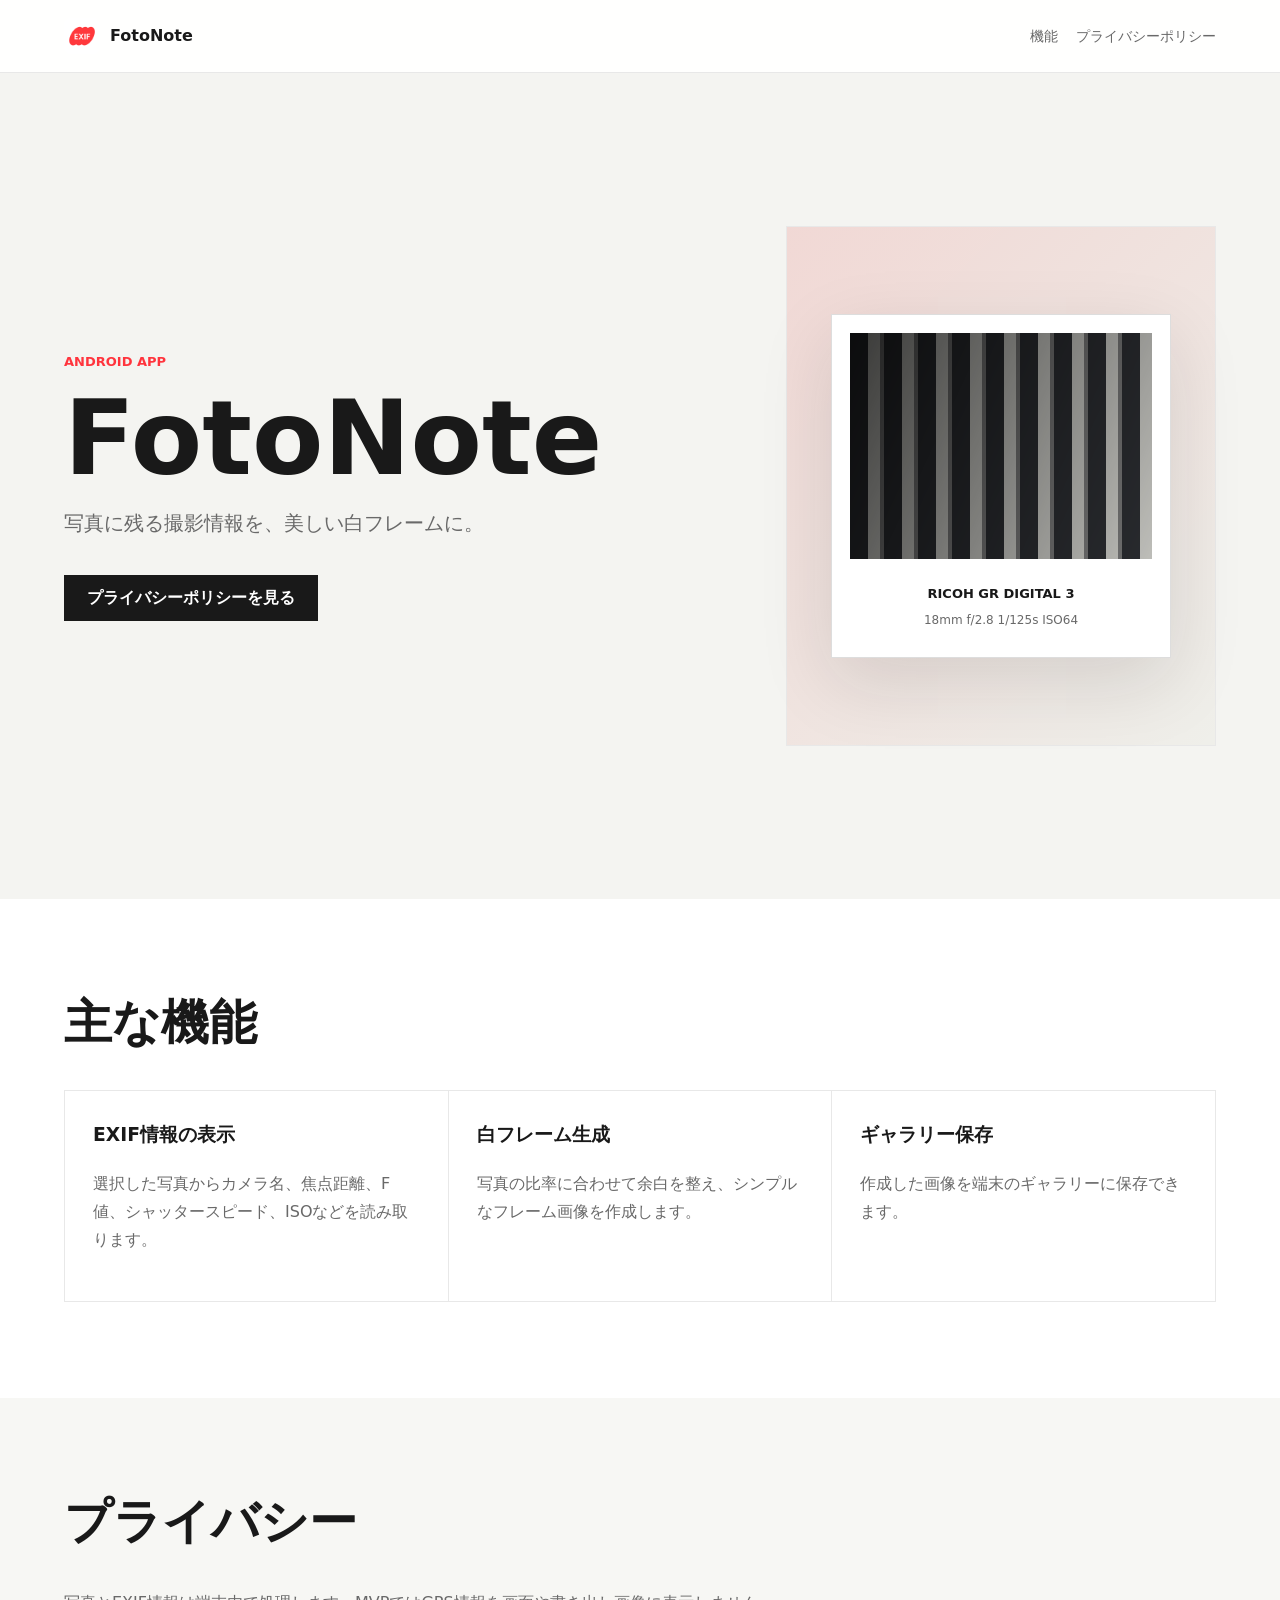
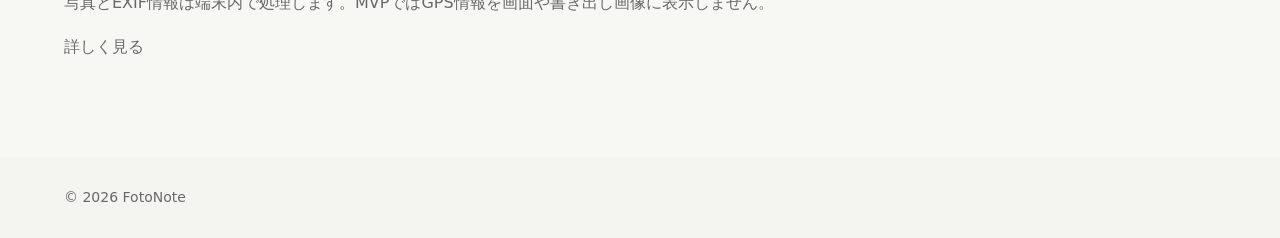
==== site/index.html @ b37ba538 "Initial FotoNote app" ====
<!doctype html>
<html lang="ja">
  <head>
    <meta charset="utf-8">
    <meta name="viewport" content="width=device-width, initial-scale=1">
    <meta name="description" content="FotoNoteは、写真のEXIF情報を読み取り、カメラ情報付きの白フレーム画像を作成できるAndroidアプリです。">
    <title>FotoNote</title>
    <link rel="stylesheet" href="styles.css">
    <link rel="icon" href="assets/icon.png">
  </head>
  <body>
    <header class="site-header">
      <a class="brand" href="index.html" aria-label="FotoNote ホーム">
        <img src="assets/icon.png" alt="" width="36" height="36">
        <span>FotoNote</span>
      </a>
      <nav aria-label="主要リンク">
        <a href="#features">機能</a>
        <a href="privacy.html">プライバシーポリシー</a>
      </nav>
    </header>

    <main>
      <section class="hero">
        <div class="hero-text">
          <p class="eyebrow">Android app</p>
          <h1>FotoNote</h1>
          <p class="lead">写真に残る撮影情報を、美しい白フレームに。</p>
          <a class="primary-link" href="privacy.html">プライバシーポリシーを見る</a>
        </div>
        <div class="phone-preview" aria-label="FotoNoteの作成イメージ">
          <div class="frame-card">
            <div class="sample-photo"></div>
            <div class="meta-block">
              <strong>RICOH GR DIGITAL 3</strong>
              <span>18mm  f/2.8  1/125s  ISO64</span>
            </div>
          </div>
        </div>
      </section>

      <section id="features" class="section">
        <h2>主な機能</h2>
        <div class="feature-grid">
          <article>
            <h3>EXIF情報の表示</h3>
            <p>選択した写真からカメラ名、焦点距離、F値、シャッタースピード、ISOなどを読み取ります。</p>
          </article>
          <article>
            <h3>白フレーム生成</h3>
            <p>写真の比率に合わせて余白を整え、シンプルなフレーム画像を作成します。</p>
          </article>
          <article>
            <h3>ギャラリー保存</h3>
            <p>作成した画像を端末のギャラリーに保存できます。</p>
          </article>
        </div>
      </section>

      <section class="section muted">
        <h2>プライバシー</h2>
        <p>写真とEXIF情報は端末内で処理します。MVPではGPS情報を画面や書き出し画像に表示しません。</p>
        <a class="text-link" href="privacy.html">詳しく見る</a>
      </section>
    </main>

    <footer>
      <span>© 2026 FotoNote</span>
    </footer>
  </body>
</html>
---- site/styles.css ----
:root {
  color-scheme: light;
  --text: #191919;
  --muted: #696969;
  --line: #e8e8e8;
  --paper: #ffffff;
  --canvas: #f4f4f1;
  --accent: #ff343d;
}

* {
  box-sizing: border-box;
}

body {
  margin: 0;
  background: var(--canvas);
  color: var(--text);
  font-family: system-ui, -apple-system, BlinkMacSystemFont, "Hiragino Sans", "Yu Gothic", "Meiryo", sans-serif;
  line-height: 1.75;
}

a {
  color: inherit;
}

.site-header {
  display: flex;
  align-items: center;
  justify-content: space-between;
  gap: 24px;
  padding: 18px clamp(20px, 5vw, 64px);
  border-bottom: 1px solid var(--line);
  background: rgba(255, 255, 255, 0.92);
  position: sticky;
  top: 0;
  z-index: 10;
}

.brand {
  display: inline-flex;
  align-items: center;
  gap: 10px;
  font-weight: 800;
  text-decoration: none;
}

.brand img {
  border-radius: 8px;
}

nav {
  display: flex;
  gap: 18px;
  font-size: 14px;
}

nav a,
.text-link {
  text-decoration: none;
  color: var(--muted);
}

nav a:hover,
.text-link:hover {
  color: var(--text);
}

.hero {
  display: grid;
  grid-template-columns: minmax(0, 1fr) minmax(280px, 430px);
  align-items: center;
  gap: clamp(32px, 7vw, 88px);
  min-height: calc(100vh - 74px);
  padding: clamp(42px, 8vw, 92px) clamp(20px, 5vw, 64px);
}

.eyebrow {
  margin: 0 0 12px;
  color: var(--accent);
  font-size: 13px;
  font-weight: 800;
  letter-spacing: 0;
  text-transform: uppercase;
}

h1,
h2,
h3,
p {
  margin-top: 0;
}

h1 {
  margin-bottom: 16px;
  font-size: clamp(48px, 9vw, 104px);
  line-height: 1;
  letter-spacing: 0;
}

.lead {
  max-width: 560px;
  color: var(--muted);
  font-size: 20px;
}

.primary-link {
  display: inline-flex;
  align-items: center;
  justify-content: center;
  min-height: 46px;
  margin-top: 14px;
  padding: 0 22px;
  border: 1px solid var(--text);
  background: var(--text);
  color: #fff;
  text-decoration: none;
  font-weight: 700;
}

.phone-preview {
  display: grid;
  place-items: center;
  min-height: 520px;
  border: 1px solid var(--line);
  background:
    linear-gradient(135deg, rgba(255, 52, 61, 0.12), rgba(255, 255, 255, 0)),
    #efefea;
}

.frame-card {
  width: min(82%, 340px);
  padding: 18px 18px 26px;
  background: var(--paper);
  border: 1px solid #dddddd;
  box-shadow: 0 24px 70px rgba(24, 24, 24, 0.12);
}

.sample-photo {
  aspect-ratio: 4 / 3;
  background:
    linear-gradient(115deg, rgba(0, 0, 0, 0.72), rgba(0, 0, 0, 0.06)),
    repeating-linear-gradient(90deg, #2b2d31 0 18px, #c9c9c4 18px 30px, #777 30px 34px);
}

.meta-block {
  display: grid;
  justify-items: center;
  gap: 4px;
  padding-top: 24px;
  font-size: 13px;
}

.meta-block span {
  color: var(--muted);
  font-size: 12px;
}

.section {
  padding: clamp(52px, 8vw, 96px) clamp(20px, 5vw, 64px);
  background: var(--paper);
}

.section h2,
.policy h1 {
  font-size: clamp(30px, 5vw, 48px);
  line-height: 1.15;
}

.feature-grid {
  display: grid;
  grid-template-columns: repeat(3, minmax(0, 1fr));
  gap: 1px;
  margin-top: 28px;
  background: var(--line);
  border: 1px solid var(--line);
}

.feature-grid article {
  min-height: 210px;
  padding: 28px;
  background: var(--paper);
}

.feature-grid p,
.section p,
.policy p,
.policy li {
  color: var(--muted);
}

.muted {
  background: #f7f7f4;
}

.policy {
  max-width: 880px;
  margin: 0 auto;
  padding: clamp(42px, 7vw, 82px) 20px;
}

.policy h1 {
  margin-bottom: 8px;
  text-align: center;
}

.updated {
  margin-bottom: 44px;
  text-align: center;
}

.policy section {
  padding: 28px 0;
  border-top: 1px solid var(--line);
}

.policy h2 {
  font-size: 22px;
}

.placeholder {
  color: var(--accent);
  font-weight: 700;
}

footer {
  padding: 28px clamp(20px, 5vw, 64px);
  color: var(--muted);
  font-size: 14px;
}

@media (max-width: 780px) {
  .site-header {
    align-items: flex-start;
    flex-direction: column;
  }

  .hero {
    grid-template-columns: 1fr;
    min-height: auto;
  }

  h1 {
    font-size: 56px;
  }

  .phone-preview {
    min-height: 420px;
  }

  .feature-grid {
    grid-template-columns: 1fr;
  }
}
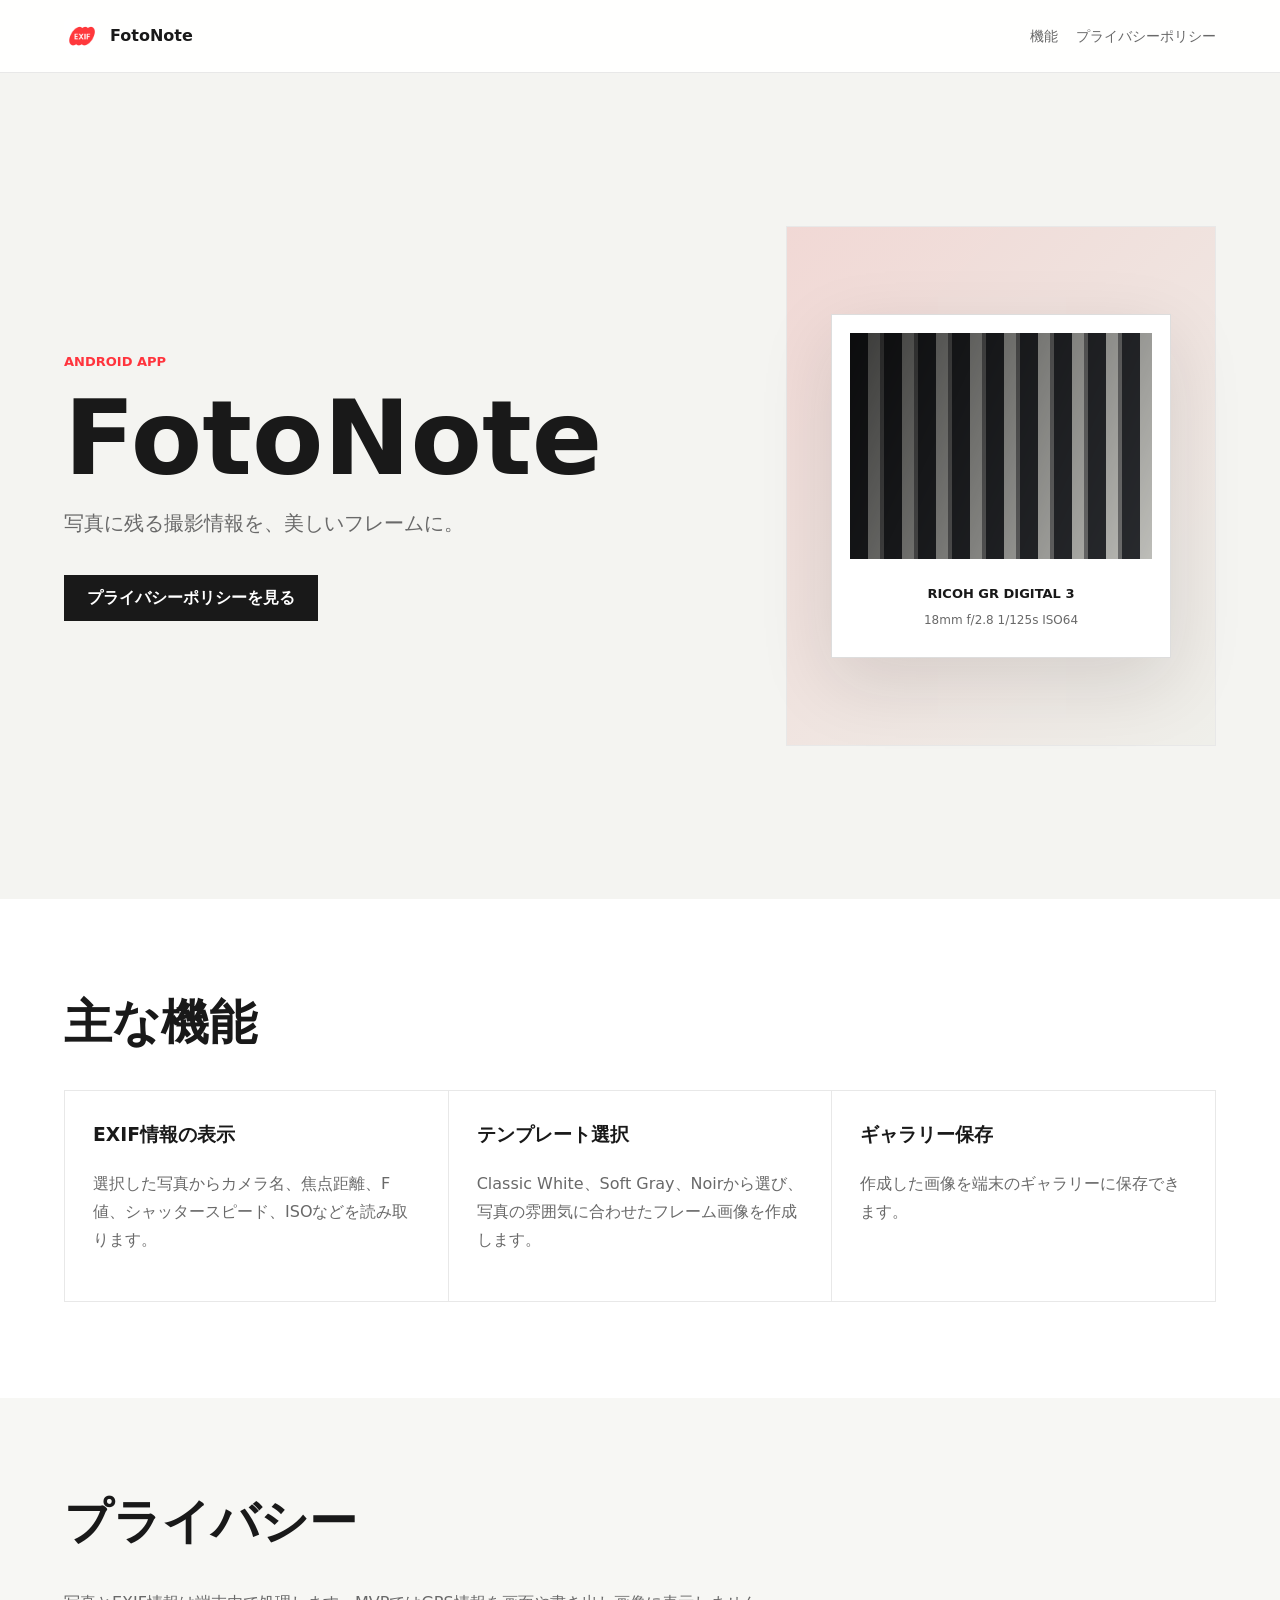
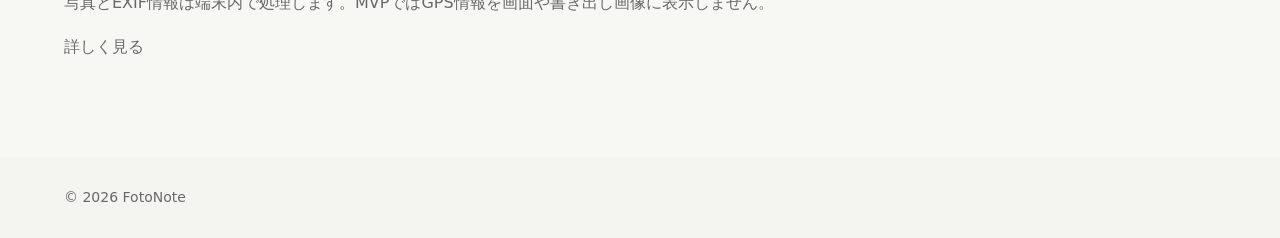
==== commit 52d62064: "Add template selection" ====
--- a/site/index.html
+++ b/site/index.html
@@ -3,7 +3,7 @@
   <head>
     <meta charset="utf-8">
     <meta name="viewport" content="width=device-width, initial-scale=1">
-    <meta name="description" content="FotoNoteは、写真のEXIF情報を読み取り、カメラ情報付きの白フレーム画像を作成できるAndroidアプリです。">
+    <meta name="description" content="FotoNoteは、写真のEXIF情報を読み取り、カメラ情報付きのフレーム画像を作成できるAndroidアプリです。">
     <title>FotoNote</title>
     <link rel="stylesheet" href="styles.css">
     <link rel="icon" href="assets/icon.png">
@@ -25,7 +25,7 @@
         <div class="hero-text">
           <p class="eyebrow">Android app</p>
           <h1>FotoNote</h1>
-          <p class="lead">写真に残る撮影情報を、美しい白フレームに。</p>
+          <p class="lead">写真に残る撮影情報を、美しいフレームに。</p>
           <a class="primary-link" href="privacy.html">プライバシーポリシーを見る</a>
         </div>
         <div class="phone-preview" aria-label="FotoNoteの作成イメージ">
@@ -47,8 +47,8 @@
             <p>選択した写真からカメラ名、焦点距離、F値、シャッタースピード、ISOなどを読み取ります。</p>
           </article>
           <article>
-            <h3>白フレーム生成</h3>
-            <p>写真の比率に合わせて余白を整え、シンプルなフレーム画像を作成します。</p>
+            <h3>テンプレート選択</h3>
+            <p>Classic White、Soft Gray、Noirから選び、写真の雰囲気に合わせたフレーム画像を作成します。</p>
           </article>
           <article>
             <h3>ギャラリー保存</h3>
